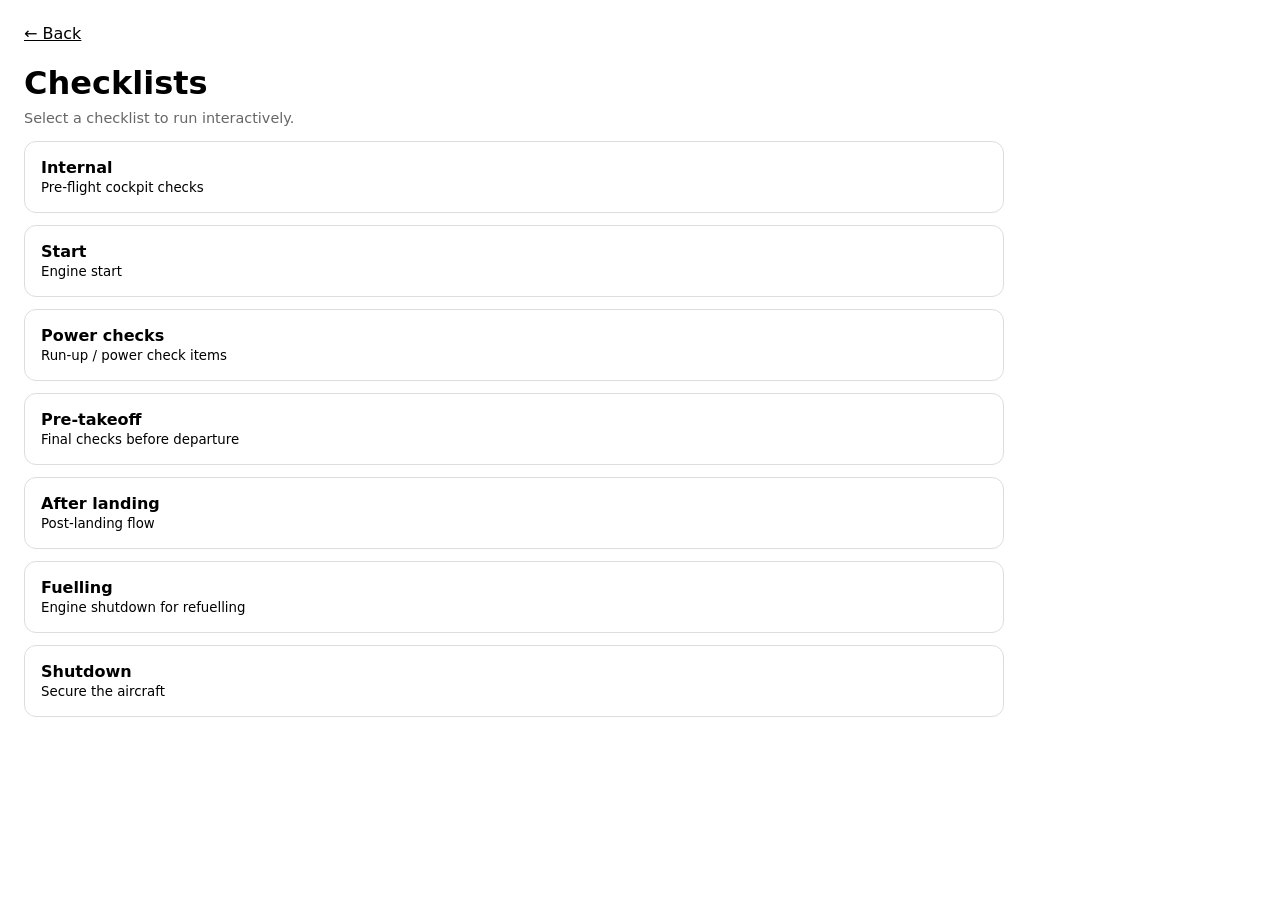
==== app/html/checklists.html @ 99c566f4 "Rename checklists.html to app/html/checklists.html" ====
<!doctype html>
<html>
<head>
  <meta charset="utf-8" />
  <title>Checklists</title>
  <meta name="viewport" content="width=device-width,initial-scale=1" />
  <link rel="stylesheet" href="../css/app.css">
</head>
<body>
  <a href="../index.html">← Back</a>
  <h1>Checklists</h1>
  <p class="hint">Select a checklist to run interactively.</p>

  <a class="card" href="checklist.html?name=internal">
    <strong>Internal</strong><br/>
    <small>Pre-flight cockpit checks</small>
  </a>

  <a class="card" href="checklist.html?name=start">
    <strong>Start</strong><br/>
    <small>Engine start</small>
  </a>

  <a class="card" href="checklist.html?name=power_checks">
    <strong>Power checks</strong><br/>
    <small>Run-up / power check items</small>
  </a>

  <a class="card" href="checklist.html?name=pre_takeoff">
    <strong>Pre-takeoff</strong><br/>
    <small>Final checks before departure</small>
  </a>

  <a class="card" href="checklist.html?name=after_landing">
    <strong>After landing</strong><br/>
    <small>Post-landing flow</small>
  </a>

  <a class="card" href="checklist.html?name=fuelling">
    <strong>Fuelling</strong><br/>
    <small>Engine shutdown for refuelling</small>
  </a>

  <a class="card" href="checklist.html?name=shutdown">
    <strong>Shutdown</strong><br/>
    <small>Secure the aircraft</small>
  </a>
</body>
</html>
---- app/css/app.css ----
body {
  font-family: system-ui;
  margin: 1.5rem;
  max-width: 980px;
}

a { color: inherit; }
a:hover { opacity: 0.85; }

h1, h2, h3 { margin-bottom: 0.4rem; }

.hint {
  color: #666;
  font-size: 0.9rem;
  margin-top: 0.5rem;
}

/* Cards (index + checklists hub) */
a.card {
  display: block;
  padding: 1rem;
  border: 1px solid #ddd;
  border-radius: 12px;
  text-decoration: none;
  color: inherit;
  margin: 0.75rem 0;
}
a.card:hover { border-color: #aaa; }

/* Grid layout used on radials page */
.row {
  display: grid;
  grid-template-columns: 1fr 1fr;
  gap: 1rem;
  align-items: start;
}
.panel.point { grid-column: 1 / -1; }

@media (max-width: 820px) {
  .row { grid-template-columns: 1fr; }
  .panel.point { grid-column: auto; }
}

/* Inputs */
label {
  display: block;
  font-size: 0.9rem;
  margin-top: 0.6rem;
}

input, select {
  width: 100%;
  padding: 0.5rem;
  border: 1px solid #ccc;
  border-radius: 10px;
  background: white;
}

button {
  margin-top: 1rem;
  padding: 0.6rem 0.9rem;
  border-radius: 12px;
  border: 1px solid #ddd;
  background: white;
  cursor: pointer;
}
button:hover { border-color: #bbb; }

/* Map */
#map {
  height: 520px;
  border-radius: 14px;
  margin-top: 1rem;
}

/* Radial result emphasis */
.resultBox {
  margin-top: 0.75rem;
  padding: 0.9rem;
  border: 1px solid #e2e2e2;
  border-radius: 14px;
  background: #fafafa;
}
.radialValue {
  font-size: 1.4rem;
  font-weight: 700;
}
.radialLabel {
  color: #666;
  font-size: 0.9rem;
}
.smallMeta {
  color: #666;
  font-size: 0.85rem;
}

/* Checklist styles */
.list {
  margin-top: 1rem;
  border: 1px solid #e5e5e5;
  border-radius: 14px;
  overflow: hidden;
}

.item {
  display: grid;
  grid-template-columns: auto 1fr; /* checkbox first */
  gap: 0.75rem;
  padding: 0.85rem 1rem;
  border-top: 1px solid #eee;
  align-items: center;
  background: white;
}
.item:first-child { border-top: none; }

.item.done {
  background: #f6f6f6;
  color: #888;
}
.item.done .label { text-decoration: line-through; }

input[type="checkbox"] {
  width: 22px;
  height: 22px;
  accent-color: #111;
  cursor: pointer;
}

.item input[type="checkbox"] {
  margin-right: 0.25rem;
}
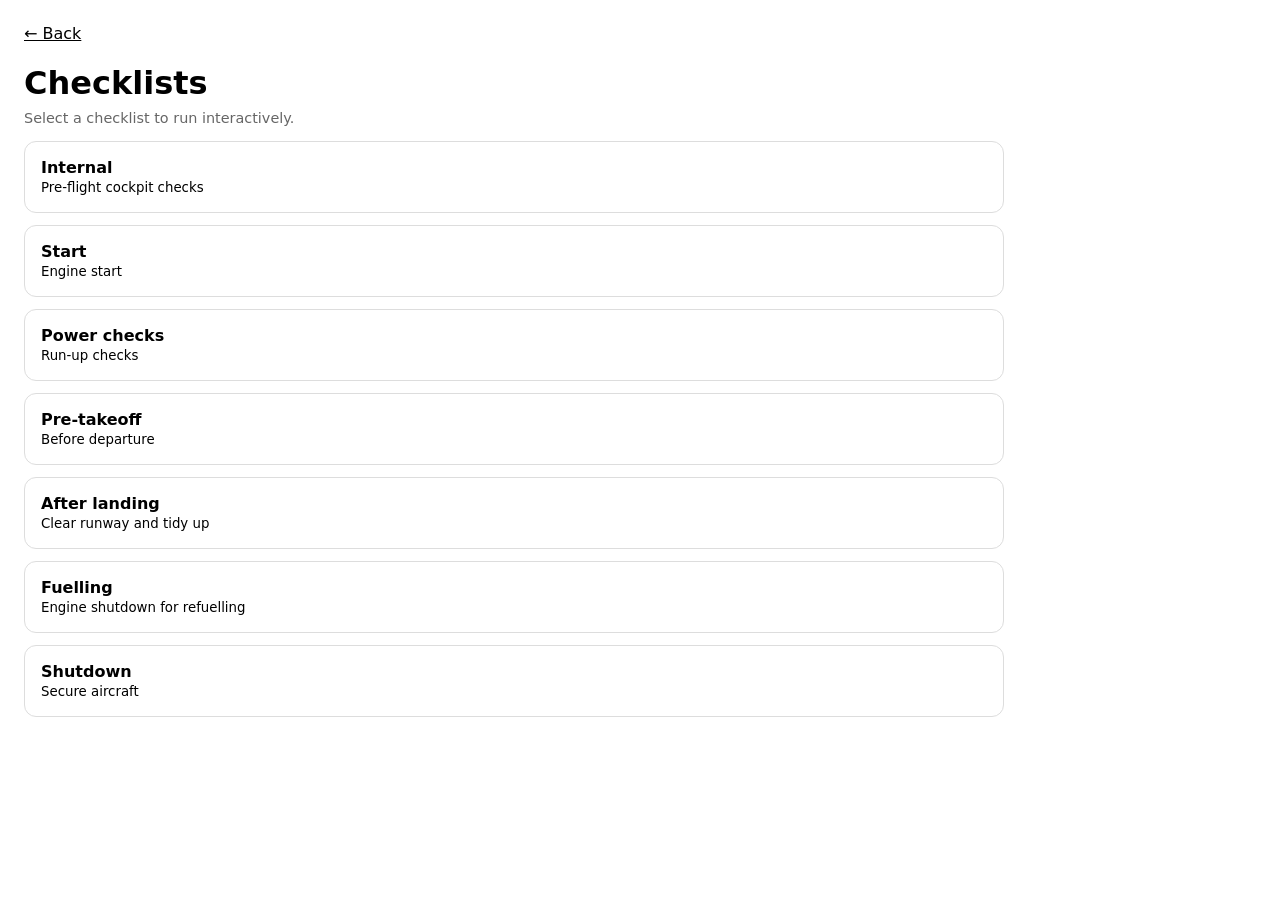
==== commit 90409c96: "Add PA28 Preflight checklist; make checklists hub dynamic - checklist.js: add preflight checklist to" ====
--- a/app/html/checklists.html
+++ b/app/html/checklists.html
@@ -11,39 +11,33 @@
   <h1>Checklists</h1>
   <p class="hint">Select a checklist to run interactively.</p>
 
-  <a class="card" href="checklist.html?name=internal">
-    <strong>Internal</strong><br/>
-    <small>Pre-flight cockpit checks</small>
-  </a>
-
-  <a class="card" href="checklist.html?name=start">
-    <strong>Start</strong><br/>
-    <small>Engine start</small>
-  </a>
-
-  <a class="card" href="checklist.html?name=power_checks">
-    <strong>Power checks</strong><br/>
-    <small>Run-up / power check items</small>
-  </a>
-
-  <a class="card" href="checklist.html?name=pre_takeoff">
-    <strong>Pre-takeoff</strong><br/>
-    <small>Final checks before departure</small>
-  </a>
-
-  <a class="card" href="checklist.html?name=after_landing">
-    <strong>After landing</strong><br/>
-    <small>Post-landing flow</small>
-  </a>
-
-  <a class="card" href="checklist.html?name=fuelling">
-    <strong>Fuelling</strong><br/>
-    <small>Engine shutdown for refuelling</small>
-  </a>
-
-  <a class="card" href="checklist.html?name=shutdown">
-    <strong>Shutdown</strong><br/>
-    <small>Secure the aircraft</small>
-  </a>
+  <div id="list"></div>
+  <script>
+    const META = {
+      preflight:     { title: 'Preflight',      sub: 'External pre-flight checks' },
+      internal:      { title: 'Internal',        sub: 'Pre-flight cockpit checks' },
+      start:         { title: 'Start',           sub: 'Engine start' },
+      power_checks:  { title: 'Power checks',    sub: 'Run-up checks' },
+      pre_takeoff:   { title: 'Pre-takeoff',     sub: 'Before departure' },
+      after_landing: { title: 'After landing',   sub: 'Clear runway and tidy up' },
+      fuelling:      { title: 'Fuelling',        sub: 'Engine shutdown for refuelling' },
+      shutdown:      { title: 'Shutdown',        sub: 'Secure aircraft' },
+    };
+    const SEQUENCES = {
+      c150: ['internal','start','power_checks','pre_takeoff','after_landing','fuelling','shutdown'],
+      pa28: ['preflight','internal','start','power_checks','pre_takeoff','after_landing','fuelling','shutdown'],
+    };
+    const aircraft = localStorage.getItem('current_aircraft') || 'c150';
+    const seq = SEQUENCES[aircraft] || SEQUENCES.c150;
+    const list = document.getElementById('list');
+    seq.forEach(key => {
+      const m = META[key];
+      const a = document.createElement('a');
+      a.className = 'card';
+      a.href = `checklist.html?name=${key}`;
+      a.innerHTML = `<strong>${m.title}</strong><br/><small>${m.sub}</small>`;
+      list.appendChild(a);
+    });
+  </script>
 </body>
 </html>
--- a/app/css/app.css
+++ b/app/css/app.css
@@ -27,35 +27,6 @@
 }
 a.card:hover { border-color: #aaa; }
 
-/* Grid layout used on radials page */
-.row {
-  display: grid;
-  grid-template-columns: 1fr 1fr;
-  gap: 1rem;
-  align-items: start;
-}
-.panel.point { grid-column: 1 / -1; }
-
-@media (max-width: 820px) {
-  .row { grid-template-columns: 1fr; }
-  .panel.point { grid-column: auto; }
-}
-
-/* Inputs */
-label {
-  display: block;
-  font-size: 0.9rem;
-  margin-top: 0.6rem;
-}
-
-input, select {
-  width: 100%;
-  padding: 0.5rem;
-  border: 1px solid #ccc;
-  border-radius: 10px;
-  background: white;
-}
-
 button {
   margin-top: 1rem;
   padding: 0.6rem 0.9rem;
@@ -65,34 +36,6 @@
   cursor: pointer;
 }
 button:hover { border-color: #bbb; }
-
-/* Map */
-#map {
-  height: 520px;
-  border-radius: 14px;
-  margin-top: 1rem;
-}
-
-/* Radial result emphasis */
-.resultBox {
-  margin-top: 0.75rem;
-  padding: 0.9rem;
-  border: 1px solid #e2e2e2;
-  border-radius: 14px;
-  background: #fafafa;
-}
-.radialValue {
-  font-size: 1.4rem;
-  font-weight: 700;
-}
-.radialLabel {
-  color: #666;
-  font-size: 0.9rem;
-}
-.smallMeta {
-  color: #666;
-  font-size: 0.85rem;
-}
 
 /* Checklist styles */
 .list {
